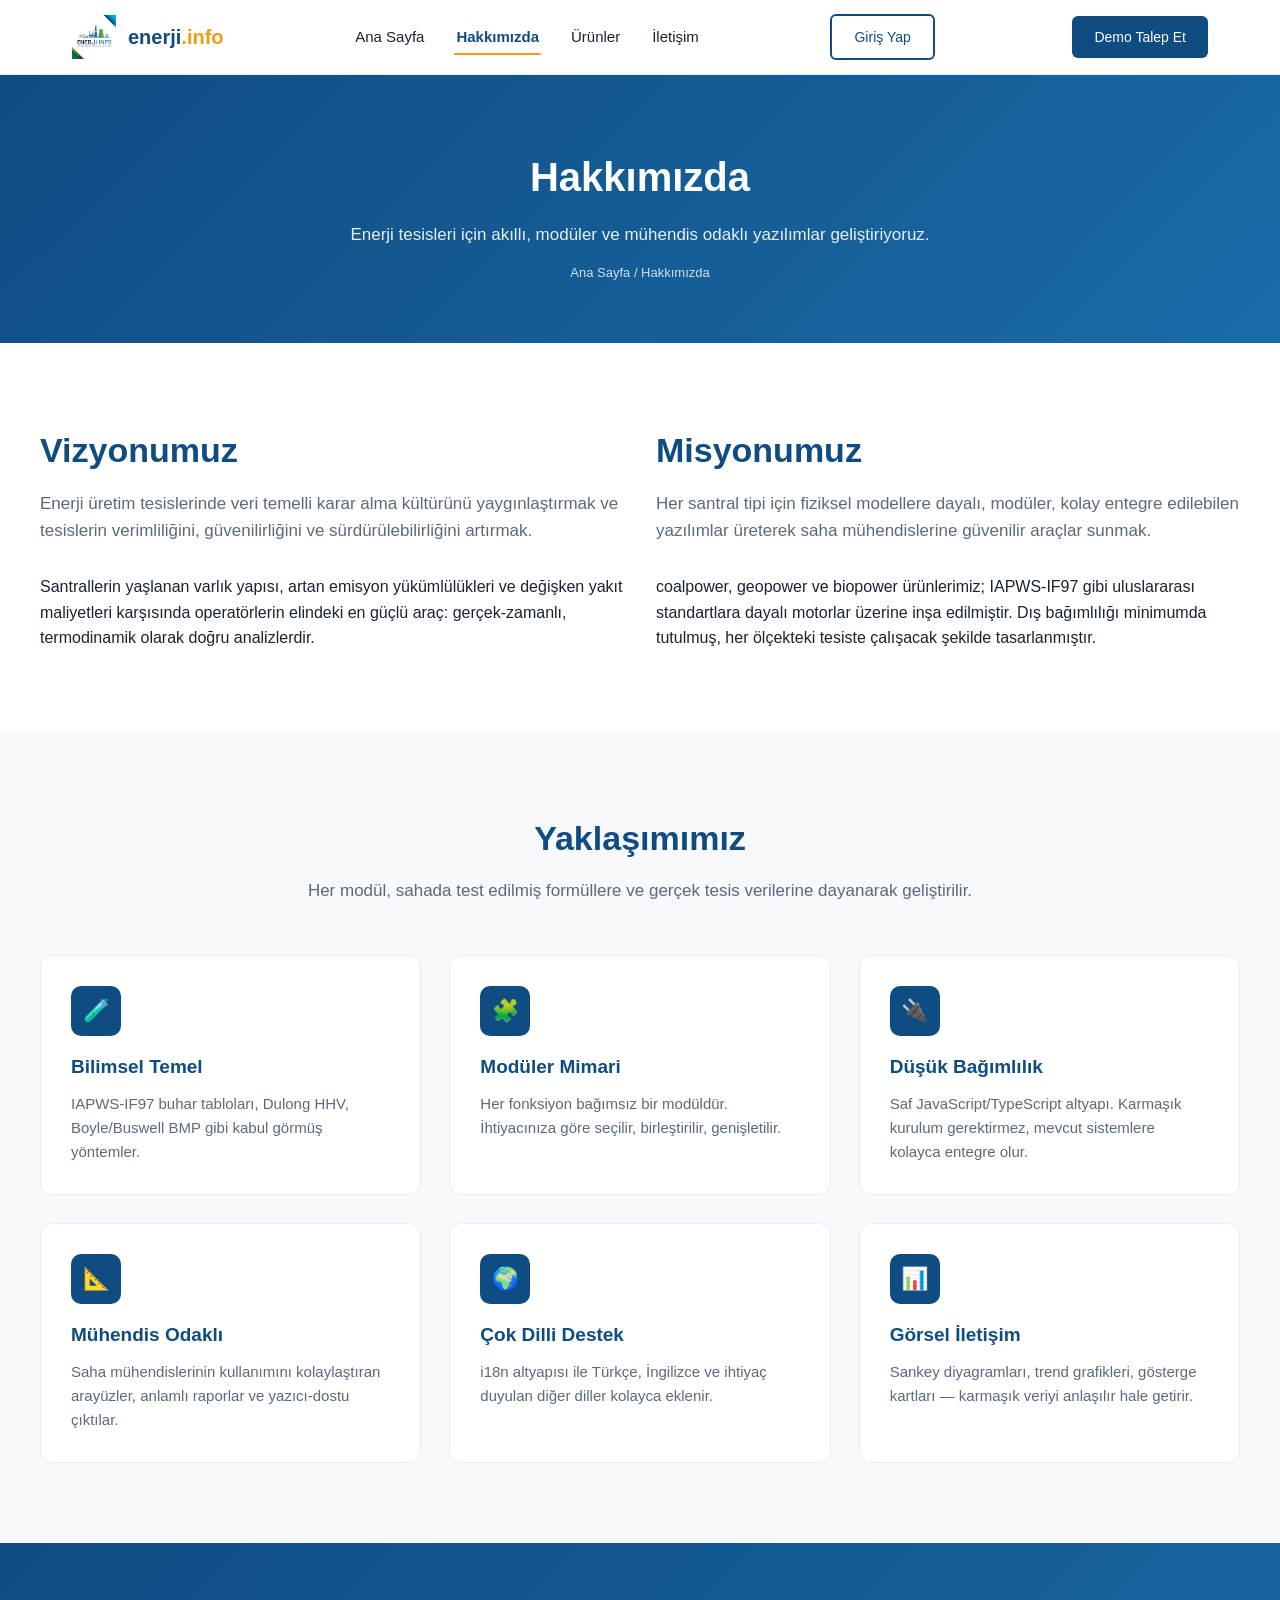
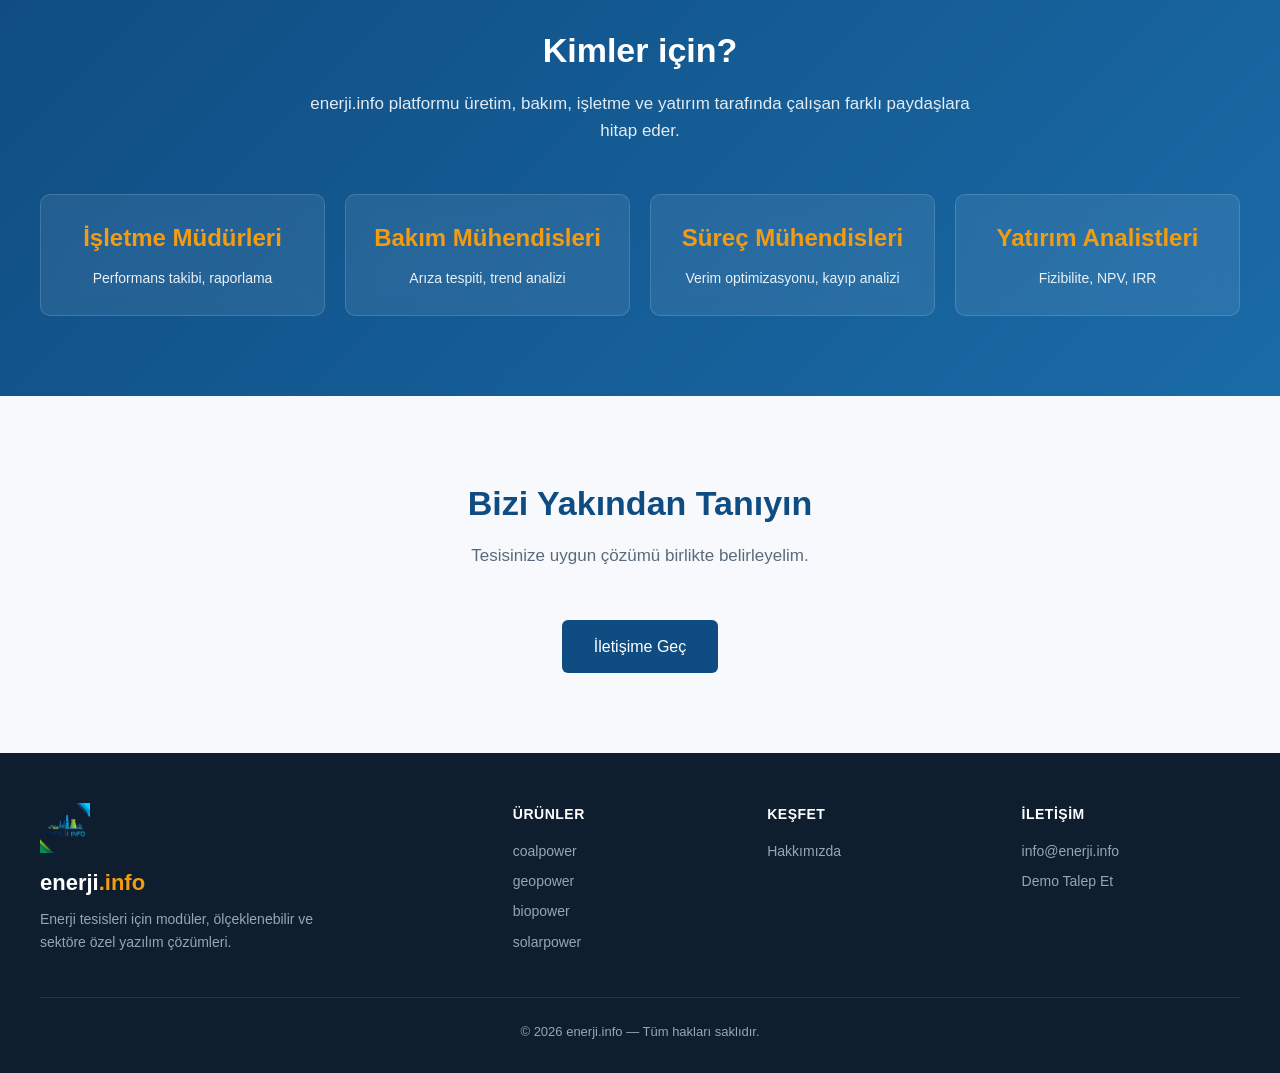
==== about.html @ 6d0bde65 "feat: initial commit + Giris Yap butonu (powersuite-zeta.vercel.app/login)" ====
<!DOCTYPE html>
<html lang="tr">
<head>
<meta charset="UTF-8">
<meta name="viewport" content="width=device-width, initial-scale=1.0">
<title>Hakkımızda — enerji.info</title>
<meta name="description" content="enerji.info hakkında: vizyonumuz, misyonumuz ve yaklaşımımız.">
<!-- Open Graph / Sosyal paylaşım -->
<meta property="og:type" content="website">
<meta property="og:site_name" content="enerji.info">
<meta property="og:locale" content="tr_TR">
<meta property="og:url" content="https://enerjiinfoweb.vercel.app/about">
<meta property="og:title" content="Hakkımızda — enerji.info">
<meta property="og:description" content="Enerji tesisleri için akıllı, modüler ve mühendis odaklı yazılımlar geliştiriyoruz.">
<meta property="og:image" content="https://enerjiinfoweb.vercel.app/enerji.infologo.png">
<meta property="og:image:width" content="500">
<meta property="og:image:height" content="500">
<meta name="twitter:card" content="summary_large_image">
<meta name="twitter:title" content="Hakkımızda — enerji.info">
<meta name="twitter:description" content="Enerji tesisleri için akıllı, modüler ve mühendis odaklı yazılımlar geliştiriyoruz.">
<meta name="twitter:image" content="https://enerjiinfoweb.vercel.app/enerji.infologo.png">
<link rel="canonical" href="https://enerjiinfoweb.vercel.app/about">
<link rel="icon" href="enerji.infologo.png">
<link rel="stylesheet" href="assets/style.css">
</head>
<body>

<header class="site-header">
  <div class="nav">
    <a href="index.html" class="brand">
      <img src="enerji.infologo.png" alt="enerji.info">
      <span class="brand-text">enerji<span>.info</span></span>
    </a>
    <button class="mobile-toggle" aria-label="Menü">☰</button>
    <ul class="nav-links">
      <li><a href="index.html">Ana Sayfa</a></li>
      <li><a href="about.html">Hakkımızda</a></li>
      <li><a href="products.html">Ürünler</a></li>
      <li><a href="contact.html">İletişim</a></li>
    </ul>
    <a href="https://powersuite-zeta.vercel.app/login" class="cta-btn ghost" style="margin-right:8px;">Giriş Yap</a>
    <a href="contact.html" class="cta-btn">Demo Talep Et</a>
  </div>
</header>

<section class="page-hero">
  <h1>Hakkımızda</h1>
  <p>Enerji tesisleri için akıllı, modüler ve mühendis odaklı yazılımlar geliştiriyoruz.</p>
  <div class="breadcrumb"><a href="index.html">Ana Sayfa</a> / Hakkımızda</div>
</section>

<section>
  <div class="container">
    <div class="grid-2">
      <div>
        <div class="section-header left">
          <h2>Vizyonumuz</h2>
          <p>Enerji üretim tesislerinde veri temelli karar alma kültürünü yaygınlaştırmak ve tesislerin verimliliğini, güvenilirliğini ve sürdürülebilirliğini artırmak.</p>
        </div>
        <p>Santrallerin yaşlanan varlık yapısı, artan emisyon yükümlülükleri ve değişken yakıt maliyetleri karşısında operatörlerin elindeki en güçlü araç: gerçek-zamanlı, termodinamik olarak doğru analizlerdir.</p>
      </div>
      <div>
        <div class="section-header left">
          <h2>Misyonumuz</h2>
          <p>Her santral tipi için fiziksel modellere dayalı, modüler, kolay entegre edilebilen yazılımlar üreterek saha mühendislerine güvenilir araçlar sunmak.</p>
        </div>
        <p>coalpower, geopower ve biopower ürünlerimiz; IAPWS-IF97 gibi uluslararası standartlara dayalı motorlar üzerine inşa edilmiştir. Dış bağımlılığı minimumda tutulmuş, her ölçekteki tesiste çalışacak şekilde tasarlanmıştır.</p>
      </div>
    </div>
  </div>
</section>

<section class="bg-soft">
  <div class="container">
    <div class="section-header">
      <h2>Yaklaşımımız</h2>
      <p>Her modül, sahada test edilmiş formüllere ve gerçek tesis verilerine dayanarak geliştirilir.</p>
    </div>
    <div class="grid-3">
      <div class="card white">
        <div class="card-icon">🧪</div>
        <h3>Bilimsel Temel</h3>
        <p>IAPWS-IF97 buhar tabloları, Dulong HHV, Boyle/Buswell BMP gibi kabul görmüş yöntemler.</p>
      </div>
      <div class="card white">
        <div class="card-icon">🧩</div>
        <h3>Modüler Mimari</h3>
        <p>Her fonksiyon bağımsız bir modüldür. İhtiyacınıza göre seçilir, birleştirilir, genişletilir.</p>
      </div>
      <div class="card white">
        <div class="card-icon">🔌</div>
        <h3>Düşük Bağımlılık</h3>
        <p>Saf JavaScript/TypeScript altyapı. Karmaşık kurulum gerektirmez, mevcut sistemlere kolayca entegre olur.</p>
      </div>
      <div class="card white">
        <div class="card-icon">📐</div>
        <h3>Mühendis Odaklı</h3>
        <p>Saha mühendislerinin kullanımını kolaylaştıran arayüzler, anlamlı raporlar ve yazıcı-dostu çıktılar.</p>
      </div>
      <div class="card white">
        <div class="card-icon">🌍</div>
        <h3>Çok Dilli Destek</h3>
        <p>i18n altyapısı ile Türkçe, İngilizce ve ihtiyaç duyulan diğer diller kolayca eklenir.</p>
      </div>
      <div class="card white">
        <div class="card-icon">📊</div>
        <h3>Görsel İletişim</h3>
        <p>Sankey diyagramları, trend grafikleri, gösterge kartları — karmaşık veriyi anlaşılır hale getirir.</p>
      </div>
    </div>
  </div>
</section>

<section class="bg-primary">
  <div class="container">
    <div class="section-header">
      <h2>Kimler için?</h2>
      <p>enerji.info platformu üretim, bakım, işletme ve yatırım tarafında çalışan farklı paydaşlara hitap eder.</p>
    </div>
    <div class="grid-4">
      <div class="ind-item"><strong>İşletme Müdürleri</strong><span>Performans takibi, raporlama</span></div>
      <div class="ind-item"><strong>Bakım Mühendisleri</strong><span>Arıza tespiti, trend analizi</span></div>
      <div class="ind-item"><strong>Süreç Mühendisleri</strong><span>Verim optimizasyonu, kayıp analizi</span></div>
      <div class="ind-item"><strong>Yatırım Analistleri</strong><span>Fizibilite, NPV, IRR</span></div>
    </div>
  </div>
</section>

<section class="bg-soft">
  <div class="container" style="text-align: center;">
    <div class="section-header">
      <h2>Bizi Yakından Tanıyın</h2>
      <p>Tesisinize uygun çözümü birlikte belirleyelim.</p>
    </div>
    <a href="contact.html" class="cta-btn large">İletişime Geç</a>
  </div>
</section>

<footer class="site-footer">
  <div class="footer-content">
    <div class="footer-brand">
      <img src="enerji.infologo.png" alt="enerji.info logo">
      <div class="brand-text">enerji<span style="color:#f39c12;">.info</span></div>
      <p>Enerji tesisleri için modüler, ölçeklenebilir ve sektöre özel yazılım çözümleri.</p>
    </div>
    <div class="footer-col">
      <h5>Ürünler</h5>
      <ul>
        <li><a href="coalpower.html">coalpower</a></li>
        <li><a href="geopower.html">geopower</a></li>
        <li><a href="biopower.html">biopower</a></li>
        <li><a href="solarpower.html">solarpower</a></li>
      </ul>
    </div>
    <div class="footer-col">
      <h5>Keşfet</h5>
      <ul>
        <li><a href="about.html">Hakkımızda</a></li>
          </ul>
    </div>
    <div class="footer-col">
      <h5>İletişim</h5>
      <ul>
        <li><a href="mailto:info@enerji.info">info@enerji.info</a></li>
        <li><a href="contact.html">Demo Talep Et</a></li>
      </ul>
    </div>
  </div>
  <div class="footer-bottom">© 2026 enerji.info — Tüm hakları saklıdır.</div>
</footer>

<script src="assets/nav.js"></script>
<!-- Vercel Web Analytics + Speed Insights -->
<script defer src="/_vercel/insights/script.js"></script>
<script defer src="/_vercel/speed-insights/script.js"></script>
</body>
</html>
---- assets/style.css ----
/* ===== enerji.info — shared stylesheet ===== */
* { margin: 0; padding: 0; box-sizing: border-box; }

:root {
  --primary: #0f4c81;
  --primary-dark: #0a3862;
  --accent: #f39c12;
  --coalpower: #2c3e50;
  --geopower: #c0392b;
  --biopower: #27ae60;
  --bg: #ffffff;
  --bg-soft: #f7f9fc;
  --text: #1a2332;
  --text-muted: #5a6a7a;
  --border: #e8ecf1;
}

html { scroll-behavior: smooth; }
body {
  font-family: -apple-system, BlinkMacSystemFont, 'Segoe UI', Roboto, sans-serif;
  line-height: 1.6;
  color: var(--text);
  background: var(--bg);
}
a { color: inherit; text-decoration: none; }
img { max-width: 100%; height: auto; display: block; }

/* ===== Header / Nav ===== */
header.site-header {
  position: sticky;
  top: 0;
  background: rgba(255,255,255,0.96);
  backdrop-filter: blur(10px);
  border-bottom: 1px solid var(--border);
  z-index: 100;
}
.nav {
  max-width: 1200px;
  margin: 0 auto;
  padding: 14px 32px;
  display: flex;
  justify-content: space-between;
  align-items: center;
  gap: 24px;
}
.brand {
  display: flex;
  align-items: center;
  gap: 12px;
}
.brand img {
  height: 44px;
  width: 44px;
  object-fit: contain;
}
.brand-text {
  font-size: 20px;
  font-weight: 700;
  color: var(--primary);
}
.brand-text span { color: var(--accent); }

.nav-links {
  display: flex;
  gap: 28px;
  font-size: 15px;
  list-style: none;
}
.nav-links a {
  padding: 6px 2px;
  position: relative;
  transition: color 0.2s;
}
.nav-links a:hover { color: var(--primary); }
.nav-links a.active {
  color: var(--primary);
  font-weight: 600;
}
.nav-links a.active::after {
  content: '';
  position: absolute;
  left: 0; right: 0; bottom: -4px;
  height: 2px;
  background: var(--accent);
  border-radius: 2px;
}

.cta-btn {
  background: var(--primary);
  color: #fff !important;
  padding: 10px 22px;
  border-radius: 6px;
  font-size: 14px;
  font-weight: 500;
  transition: background 0.2s, transform 0.1s;
  display: inline-block;
  border: none;
  cursor: pointer;
}
.cta-btn:hover { background: var(--primary-dark); }
.cta-btn.large { padding: 14px 32px; font-size: 16px; }
.cta-btn.ghost {
  background: transparent;
  color: var(--primary) !important;
  border: 2px solid var(--primary);
}
.cta-btn.ghost:hover { background: var(--primary); color: #fff !important; }

/* Mobile menu */
.mobile-toggle {
  display: none;
  background: none;
  border: none;
  font-size: 24px;
  cursor: pointer;
  color: var(--primary);
}

/* ===== Hero ===== */
.hero {
  background: linear-gradient(135deg, #0f4c81 0%, #1a6ba8 50%, #2e8bc0 100%);
  color: #fff;
  padding: 90px 32px 110px;
  text-align: center;
  position: relative;
  overflow: hidden;
}
.hero::before {
  content: '';
  position: absolute;
  inset: 0;
  background-image:
    radial-gradient(circle at 20% 30%, rgba(243,156,18,0.18) 0%, transparent 40%),
    radial-gradient(circle at 80% 70%, rgba(46,139,192,0.22) 0%, transparent 40%);
}
.hero-content { position: relative; max-width: 900px; margin: 0 auto; }
.hero h1 {
  font-size: 48px;
  font-weight: 700;
  margin-bottom: 20px;
  letter-spacing: -0.5px;
}
.hero p {
  font-size: 19px;
  opacity: 0.92;
  max-width: 720px;
  margin: 0 auto 32px;
}
.hero-badges {
  display: flex;
  gap: 12px;
  justify-content: center;
  flex-wrap: wrap;
  margin-top: 36px;
}
.badge {
  background: rgba(255,255,255,0.15);
  padding: 10px 18px;
  border-radius: 30px;
  font-size: 14px;
  border: 1px solid rgba(255,255,255,0.25);
}

/* Secondary hero (for subpages) */
.page-hero {
  background: linear-gradient(135deg, #0f4c81, #1a6ba8);
  color: #fff;
  padding: 70px 32px 60px;
  text-align: center;
}
.page-hero h1 {
  font-size: 40px;
  margin-bottom: 12px;
  font-weight: 700;
}
.page-hero p {
  font-size: 17px;
  opacity: 0.9;
  max-width: 720px;
  margin: 0 auto;
}
.breadcrumb {
  margin-top: 14px;
  font-size: 13px;
  opacity: 0.8;
}
.breadcrumb a { color: #fff; }
.breadcrumb a:hover { text-decoration: underline; }

/* ===== Sections ===== */
section { padding: 80px 32px; }
.container { max-width: 1200px; margin: 0 auto; }
.section-header { text-align: center; margin-bottom: 50px; }
.section-header.left { text-align: left; margin-bottom: 30px; }
.section-header h2 {
  font-size: 34px;
  font-weight: 700;
  margin-bottom: 12px;
  color: var(--primary);
}
.section-header p {
  font-size: 17px;
  color: var(--text-muted);
  max-width: 700px;
  margin: 0 auto;
}
.section-header.left p { margin: 0; }

.bg-soft { background: var(--bg-soft); }
.bg-primary {
  background: linear-gradient(135deg, var(--primary), #1a6ba8);
  color: #fff;
}
.bg-primary h2 { color: #fff; }
.bg-primary .section-header p { color: rgba(255,255,255,0.88); }

/* ===== Grids ===== */
.grid-3 { display: grid; grid-template-columns: repeat(3, 1fr); gap: 28px; }
.grid-4 { display: grid; grid-template-columns: repeat(4, 1fr); gap: 20px; }
.grid-2 { display: grid; grid-template-columns: repeat(2, 1fr); gap: 32px; }

/* ===== Cards ===== */
.card {
  padding: 30px;
  border-radius: 12px;
  background: var(--bg-soft);
  border: 1px solid var(--border);
  transition: transform 0.2s, box-shadow 0.2s;
}
.card.white { background: #fff; }
.card:hover {
  transform: translateY(-4px);
  box-shadow: 0 12px 32px rgba(15,76,129,0.1);
}
.card-icon {
  width: 50px; height: 50px;
  border-radius: 10px;
  background: var(--primary);
  color: #fff;
  display: flex;
  align-items: center;
  justify-content: center;
  font-size: 22px;
  margin-bottom: 16px;
}
.card h3 { font-size: 19px; margin-bottom: 10px; color: var(--primary); }
.card p { color: var(--text-muted); font-size: 15px; }

/* ===== Product Cards ===== */
.product-card {
  background: #fff;
  border-radius: 14px;
  overflow: hidden;
  border: 1px solid var(--border);
  transition: transform 0.2s, box-shadow 0.2s;
  display: flex;
  flex-direction: column;
}
.product-card:hover {
  transform: translateY(-6px);
  box-shadow: 0 16px 40px rgba(15,76,129,0.12);
}
.product-header {
  padding: 28px;
  color: #fff;
}
.product-header h3 { font-size: 26px; margin-bottom: 6px; font-weight: 700; }
.product-header p { font-size: 14px; opacity: 0.9; }
.coalpower-header { background: linear-gradient(135deg, #2c3e50, #34495e); }
.geopower-header { background: linear-gradient(135deg, #c0392b, #e74c3c); }
.biopower-header { background: linear-gradient(135deg, #27ae60, #2ecc71); }
.solarpower-header { background: linear-gradient(135deg, #e67e22, #f39c12); }

.product-body { padding: 28px; flex-grow: 1; display: flex; flex-direction: column; }
.product-body h4 {
  font-size: 13px;
  color: var(--primary);
  font-weight: 600;
  margin-bottom: 14px;
  text-transform: uppercase;
  letter-spacing: 0.5px;
}
.module-list {
  list-style: none;
  margin-bottom: 20px;
  flex-grow: 1;
}
.module-list li {
  padding: 10px 0;
  border-bottom: 1px solid #f0f3f7;
  font-size: 14px;
  color: #3a4a5a;
  display: flex;
  align-items: flex-start;
  gap: 10px;
}
.module-list li:last-child { border-bottom: none; }
.module-list li::before {
  content: '→';
  color: var(--accent);
  font-weight: 700;
  flex-shrink: 0;
}

/* ===== Module chips ===== */
.module-chip {
  background: linear-gradient(135deg, var(--bg-soft), #fff);
  border: 1px solid var(--border);
  border-radius: 10px;
  padding: 20px;
  text-align: center;
}
.module-chip strong {
  display: block;
  color: var(--primary);
  font-size: 15px;
  margin-bottom: 4px;
}
.module-chip span {
  font-size: 13px;
  color: var(--text-muted);
}

/* ===== Module Detail Table ===== */
.module-table {
  width: 100%;
  border-collapse: collapse;
  margin: 20px 0;
  background: #fff;
  border-radius: 10px;
  overflow: hidden;
  border: 1px solid var(--border);
  font-size: 14px;
}
.module-table th {
  background: var(--primary);
  color: #fff;
  padding: 14px;
  text-align: left;
  font-weight: 600;
  font-size: 13px;
  text-transform: uppercase;
  letter-spacing: 0.5px;
}
.module-table td {
  padding: 14px;
  border-bottom: 1px solid var(--border);
  color: var(--text);
  vertical-align: top;
}
.module-table tr:last-child td { border-bottom: none; }
.module-table tr:nth-child(even) td { background: var(--bg-soft); }
.module-table code {
  background: #eef2f7;
  padding: 2px 6px;
  border-radius: 4px;
  font-size: 12px;
  color: var(--primary-dark);
  font-family: 'Consolas', monospace;
}

/* ===== Industrial grid ===== */
.ind-item {
  background: rgba(255,255,255,0.08);
  border: 1px solid rgba(255,255,255,0.15);
  padding: 24px;
  border-radius: 10px;
  backdrop-filter: blur(10px);
  text-align: center;
}
.ind-item strong {
  color: var(--accent);
  font-size: 24px;
  display: block;
  margin-bottom: 8px;
}
.ind-item span { font-size: 14px; opacity: 0.9; }

/* ===== Use case row ===== */
.use-case {
  display: grid;
  grid-template-columns: 80px 1fr;
  gap: 24px;
  padding: 28px;
  background: #fff;
  border: 1px solid var(--border);
  border-radius: 12px;
  margin-bottom: 20px;
}
.use-case .uc-num {
  font-size: 42px;
  font-weight: 800;
  color: var(--accent);
  line-height: 1;
}
.use-case h3 {
  font-size: 21px;
  color: var(--primary);
  margin-bottom: 10px;
}
.use-case p { color: var(--text-muted); }

/* ===== Contact form ===== */
.contact-wrapper {
  display: grid;
  grid-template-columns: 1fr 1.5fr;
  gap: 40px;
  align-items: start;
}
.contact-info { padding: 30px; background: var(--bg-soft); border-radius: 12px; }
.contact-info h3 { color: var(--primary); margin-bottom: 16px; font-size: 22px; }
.contact-info .info-item { margin-bottom: 18px; }
.contact-info .info-item strong {
  display: block;
  color: var(--primary);
  font-size: 13px;
  text-transform: uppercase;
  letter-spacing: 0.5px;
  margin-bottom: 4px;
}
.contact-info .info-item a { color: var(--text); }
.contact-info .info-item a:hover { color: var(--primary); }

.contact-form {
  background: #fff;
  padding: 36px;
  border-radius: 12px;
  border: 1px solid var(--border);
  box-shadow: 0 4px 16px rgba(15,76,129,0.06);
}
.form-row { display: grid; grid-template-columns: 1fr 1fr; gap: 16px; }
.form-group { margin-bottom: 18px; }
.form-group label {
  display: block;
  font-size: 13px;
  font-weight: 600;
  color: var(--primary);
  margin-bottom: 6px;
}
.form-group input,
.form-group select,
.form-group textarea {
  width: 100%;
  padding: 12px 14px;
  border: 1px solid var(--border);
  border-radius: 8px;
  font-size: 15px;
  font-family: inherit;
  color: var(--text);
  background: #fff;
  transition: border 0.2s, box-shadow 0.2s;
}
.form-group input:focus,
.form-group select:focus,
.form-group textarea:focus {
  outline: none;
  border-color: var(--primary);
  box-shadow: 0 0 0 3px rgba(15,76,129,0.1);
}
.form-group textarea { resize: vertical; min-height: 120px; }
.form-note {
  font-size: 13px;
  color: var(--text-muted);
  margin-top: 10px;
  text-align: center;
}
.form-success {
  display: none;
  padding: 16px;
  background: #e8f5e9;
  border: 1px solid #27ae60;
  color: #1b5e20;
  border-radius: 8px;
  margin-bottom: 16px;
  text-align: center;
}

/* ===== Docs page ===== */
.docs-layout {
  display: grid;
  grid-template-columns: 240px 1fr;
  gap: 40px;
}
.docs-nav {
  position: sticky;
  top: 100px;
  align-self: start;
  padding: 20px;
  background: var(--bg-soft);
  border-radius: 10px;
  border: 1px solid var(--border);
}
.docs-nav h4 {
  font-size: 13px;
  color: var(--primary);
  margin-bottom: 12px;
  text-transform: uppercase;
  letter-spacing: 0.5px;
}
.docs-nav ul { list-style: none; }
.docs-nav li { margin-bottom: 8px; }
.docs-nav a {
  font-size: 14px;
  color: var(--text-muted);
  padding: 6px 0;
  display: block;
}
.docs-nav a:hover { color: var(--primary); }

.docs-content h2 {
  color: var(--primary);
  font-size: 26px;
  margin: 30px 0 14px;
  padding-bottom: 10px;
  border-bottom: 2px solid var(--border);
}
.docs-content h2:first-child { margin-top: 0; }
.docs-content h3 {
  color: var(--primary-dark);
  font-size: 19px;
  margin: 24px 0 10px;
}
.docs-content p { margin-bottom: 14px; color: var(--text); }
.docs-content ul, .docs-content ol {
  margin: 0 0 16px 22px;
  color: var(--text);
}
.docs-content li { margin-bottom: 6px; }
.docs-content code {
  background: #eef2f7;
  padding: 2px 6px;
  border-radius: 4px;
  font-size: 13px;
  color: var(--primary-dark);
  font-family: 'Consolas', monospace;
}
.docs-content pre {
  background: #1a2332;
  color: #e8ecf1;
  padding: 16px;
  border-radius: 8px;
  overflow-x: auto;
  font-size: 13px;
  margin: 14px 0;
}
.docs-content pre code {
  background: transparent;
  color: inherit;
  padding: 0;
}

/* ===== CTA / Footer ===== */
footer.site-footer {
  background: #0f1e2e;
  color: #9aa5b1;
  padding: 50px 32px 30px;
}
.footer-content {
  max-width: 1200px;
  margin: 0 auto;
  display: grid;
  grid-template-columns: 2fr 1fr 1fr 1fr;
  gap: 36px;
}
.footer-brand img {
  height: 50px;
  width: 50px;
  margin-bottom: 12px;
  filter: brightness(1.2);
}
.footer-brand .brand-text {
  color: #fff;
  font-size: 22px;
  margin-bottom: 8px;
}
.footer-brand p { font-size: 14px; max-width: 300px; }
.footer-col h5 {
  color: #fff;
  font-size: 14px;
  text-transform: uppercase;
  letter-spacing: 0.5px;
  margin-bottom: 14px;
}
.footer-col ul { list-style: none; }
.footer-col li { margin-bottom: 8px; font-size: 14px; }
.footer-col a:hover { color: #f39c12; }
.footer-bottom {
  max-width: 1200px;
  margin: 36px auto 0;
  padding-top: 24px;
  border-top: 1px solid rgba(255,255,255,0.1);
  font-size: 13px;
  text-align: center;
}

/* ===== Responsive ===== */
@media (max-width: 900px) {
  .grid-3, .grid-4, .grid-2, .contact-wrapper, .docs-layout { grid-template-columns: 1fr; }
  .form-row { grid-template-columns: 1fr; }
  .docs-nav { position: static; }
  .footer-content { grid-template-columns: 1fr 1fr; }
  .hero h1 { font-size: 34px; }
  .hero p { font-size: 17px; }
  .page-hero h1 { font-size: 28px; }
  .section-header h2 { font-size: 26px; }
  .nav-links { display: none; }
  .nav-links.mobile-open {
    display: flex;
    position: absolute;
    top: 100%;
    left: 0; right: 0;
    background: #fff;
    flex-direction: column;
    padding: 20px;
    border-bottom: 1px solid var(--border);
    gap: 14px;
  }
  .mobile-toggle { display: block; }
}
@media (max-width: 600px) {
  section { padding: 60px 20px; }
  .hero { padding: 70px 20px 80px; }
  .nav { padding: 12px 20px; }
  .footer-content { grid-template-columns: 1fr; }
}
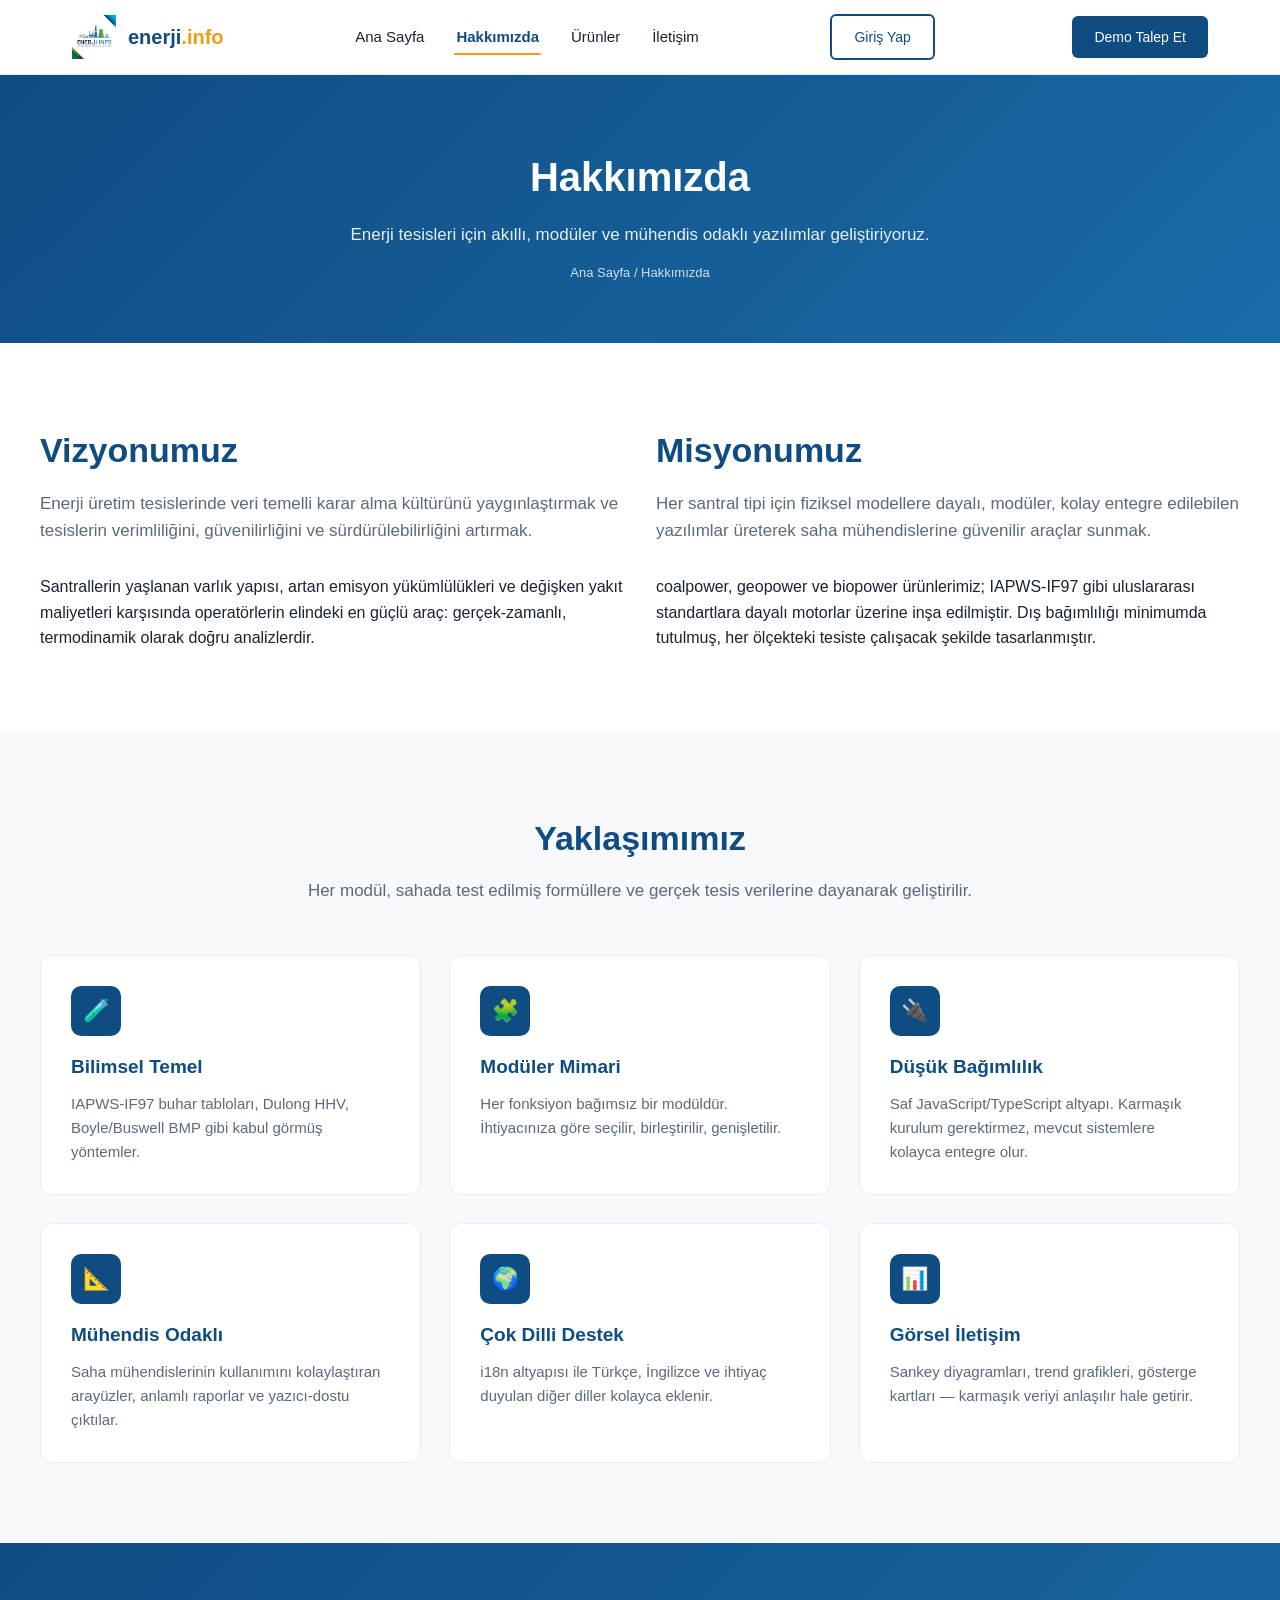
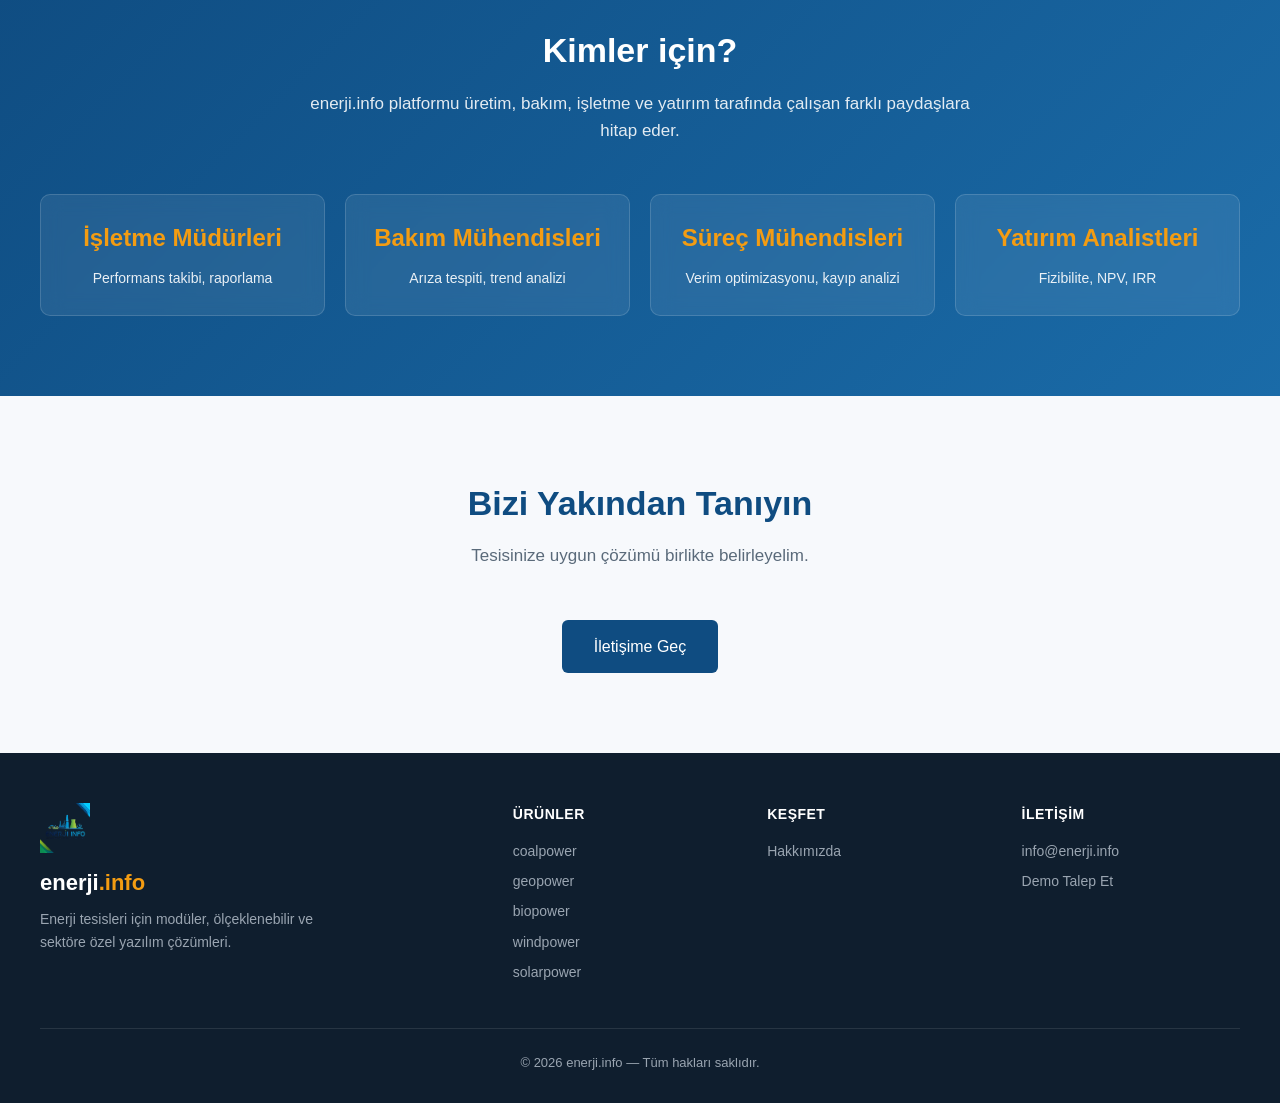
==== commit 755003bf: "feat: web sitesi yazilima gore yenilendi (5 urun, gercek sekme/ozellikleri)" ====
--- a/about.html
+++ b/about.html
@@ -149,6 +149,7 @@
         <li><a href="coalpower.html">coalpower</a></li>
         <li><a href="geopower.html">geopower</a></li>
         <li><a href="biopower.html">biopower</a></li>
+        <li><a href="windpower.html">windpower</a></li>
         <li><a href="solarpower.html">solarpower</a></li>
       </ul>
     </div>
--- a/assets/style.css
+++ b/assets/style.css
@@ -270,6 +270,7 @@
 .geopower-header { background: linear-gradient(135deg, #c0392b, #e74c3c); }
 .biopower-header { background: linear-gradient(135deg, #27ae60, #2ecc71); }
 .solarpower-header { background: linear-gradient(135deg, #e67e22, #f39c12); }
+.windpower-header { background: linear-gradient(135deg, #16a085, #1abc9c); }
 
 .product-body { padding: 28px; flex-grow: 1; display: flex; flex-direction: column; }
 .product-body h4 {
